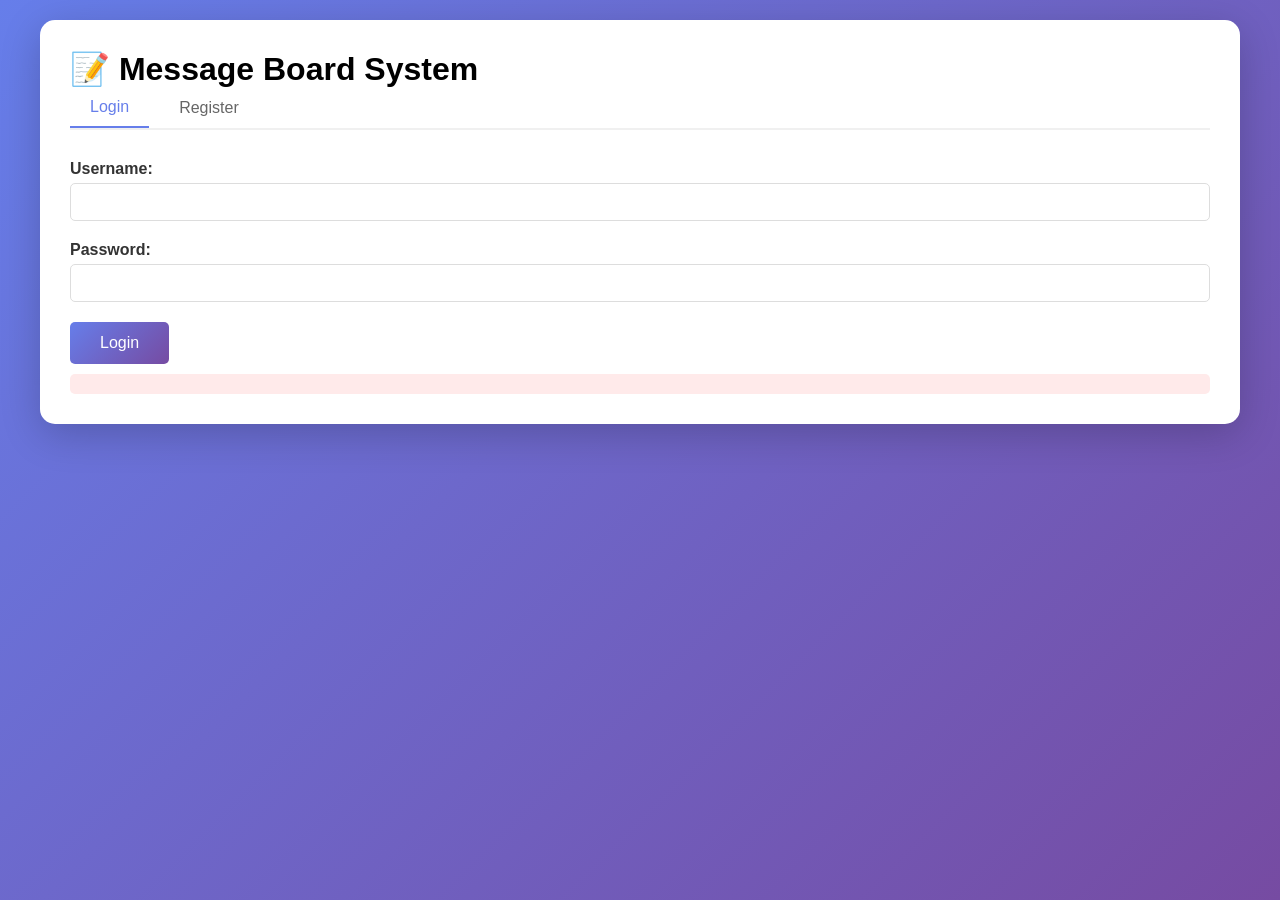
==== admin.html @ 3603c806 "Add files via upload" ====
<!DOCTYPE html>
<html lang="en">
<head>
    <meta charset="UTF-8">
    <meta name="viewport" content="width=device-width, initial-scale=1.0">
    <title>Admin Dashboard</title>
    <link rel="stylesheet" href="style.css">
</head>
<body>
    <div class="container">
        <div class="header">
            <h1>👑 Admin Dashboard</h1>
            <div class="user-info">
                <span>Welcome, <span id="adminName"></span>!</span>
                <button onclick="logout()" class="btn-logout">Logout</button>
            </div>
        </div>

        <div class="admin-stats">
            <div class="stat-card">
                <h3>Total Users</h3>
                <p id="totalUsers">0</p>
            </div>
            <div class="stat-card">
                <h3>Total Messages</h3>
                <p id="totalMessages">0</p>
            </div>
        </div>

        <div class="admin-panel">
            <h2>User Management</h2>
            <div class="user-list" id="userList">
                Loading users...
            </div>
        </div>

        <div class="modal" id="userModal" style="display:none">
            <div class="modal-content">
                <span class="close" onclick="closeModal()">&times;</span>
                <h2>User Messages: <span id="modalUsername"></span></h2>
                <div class="messages-list" id="userMessages">
                    Loading messages...
                </div>
            </div>
        </div>
    </div>

    <script src="script.js"></script>
</body>
</html>
---- style.css ----
* {
    margin: 0;
    padding: 0;
    box-sizing: border-box;
}

body {
    font-family: 'Segoe UI', Tahoma, Geneva, Verdana, sans-serif;
    background: linear-gradient(135deg, #667eea 0%, #764ba2 100%);
    min-height: 100vh;
    padding: 20px;
}

.container {
    max-width: 1200px;
    margin: 0 auto;
    background: white;
    border-radius: 15px;
    padding: 30px;
    box-shadow: 0 10px 40px rgba(0,0,0,0.2);
}

/* Header Styles */
.header {
    display: flex;
    justify-content: space-between;
    align-items: center;
    margin-bottom: 30px;
    padding-bottom: 20px;
    border-bottom: 2px solid #f0f0f0;
}

.user-info {
    display: flex;
    gap: 15px;
    align-items: center;
}

/* Tab Styles */
.tab-buttons {
    display: flex;
    gap: 10px;
    margin-bottom: 30px;
    border-bottom: 2px solid #f0f0f0;
}

.tab-btn {
    padding: 10px 20px;
    background: none;
    border: none;
    cursor: pointer;
    font-size: 16px;
    color: #666;
    transition: all 0.3s;
}

.tab-btn.active {
    color: #667eea;
    border-bottom: 2px solid #667eea;
}

.tab-content {
    display: none;
    animation: fadeIn 0.5s;
}

.tab-content.active {
    display: block;
}

/* Form Styles */
.form-group {
    margin-bottom: 20px;
}

label {
    display: block;
    margin-bottom: 5px;
    color: #333;
    font-weight: bold;
}

input, textarea {
    width: 100%;
    padding: 10px;
    border: 1px solid #ddd;
    border-radius: 5px;
    font-size: 14px;
}

textarea {
    resize: vertical;
    font-family: inherit;
}

small {
    display: block;
    margin-top: 5px;
    color: #999;
    font-size: 12px;
}

/* Button Styles */
.btn-primary {
    background: linear-gradient(135deg, #667eea 0%, #764ba2 100%);
    color: white;
    padding: 12px 30px;
    border: none;
    border-radius: 5px;
    cursor: pointer;
    font-size: 16px;
    transition: transform 0.2s;
}

.btn-primary:hover {
    transform: translateY(-2px);
}

.btn-primary:disabled {
    opacity: 0.5;
    cursor: not-allowed;
}

.btn-logout {
    background: #ff4757;
    color: white;
    padding: 8px 20px;
    border: none;
    border-radius: 5px;
    cursor: pointer;
}

.btn-user {
    background: #f0f0f0;
    color: #333;
    padding: 10px;
    margin: 5px;
    border: 1px solid #ddd;
    border-radius: 5px;
    cursor: pointer;
    width: calc(33.333% - 10px);
}

.btn-user:hover {
    background: #667eea;
    color: white;
}

/* Message Styles */
.message {
    background: #f9f9f9;
    padding: 15px;
    margin: 10px 0;
    border-radius: 8px;
    border-left: 4px solid #667eea;
    animation: fadeIn 0.5s;
}

.message .timestamp {
    color: #667eea;
    font-size: 12px;
    margin-bottom: 5px;
}

.message .text {
    color: #333;
    line-height: 1.5;
}

/* Counter Styles */
.message-counter {
    margin-bottom: 30px;
}

.counter-card {
    background: linear-gradient(135deg, #667eea 0%, #764ba2 100%);
    padding: 20px;
    border-radius: 10px;
    color: white;
    text-align: center;
}

.counter-number {
    font-size: 48px;
    font-weight: bold;
    margin: 10px 0;
}

.counter-bar {
    background: rgba(255,255,255,0.3);
    height: 10px;
    border-radius: 5px;
    overflow: hidden;
    margin-top: 10px;
}

.counter-fill {
    background: white;
    height: 100%;
    transition: width 0.3s;
}

/* Stats Cards */
.admin-stats {
    display: grid;
    grid-template-columns: repeat(auto-fit, minmax(200px, 1fr));
    gap: 20px;
    margin-bottom: 30px;
}

.stat-card {
    background: linear-gradient(135deg, #667eea 0%, #764ba2 100%);
    color: white;
    padding: 20px;
    border-radius: 10px;
    text-align: center;
}

.stat-card h3 {
    margin-bottom: 10px;
}

.stat-card p {
    font-size: 32px;
    font-weight: bold;
}

/* User List */
.user-list {
    display: flex;
    flex-wrap: wrap;
    gap: 10px;
    margin-top: 20px;
}

/* Modal */
.modal {
    position: fixed;
    top: 0;
    left: 0;
    width: 100%;
    height: 100%;
    background: rgba(0,0,0,0.5);
    z-index: 1000;
}

.modal-content {
    position: relative;
    background: white;
    max-width: 600px;
    margin: 50px auto;
    padding: 30px;
    border-radius: 10px;
    max-height: 80%;
    overflow-y: auto;
}

.close {
    position: absolute;
    top: 10px;
    right: 20px;
    font-size: 30px;
    cursor: pointer;
    color: #999;
}

.close:hover {
    color: #333;
}

/* Messages List */
.messages-list {
    margin-top: 20px;
    max-height: 500px;
    overflow-y: auto;
}

/* Messages */
.error-message {
    color: #ff4757;
    margin-top: 10px;
    padding: 10px;
    background: #ffeaea;
    border-radius: 5px;
}

.success-message {
    color: #00b894;
    margin-top: 10px;
    padding: 10px;
    background: #eafff5;
    border-radius: 5px;
}

/* Animations */
@keyframes fadeIn {
    from { opacity: 0; transform: translateY(-10px); }
    to { opacity: 1; transform: translateY(0); }
}

/* Responsive */
@media (max-width: 768px) {
    .container {
        padding: 20px;
    }
    
    .btn-user {
        width: calc(50% - 10px);
    }
    
    .header {
        flex-direction: column;
        gap: 15px;
    }
}
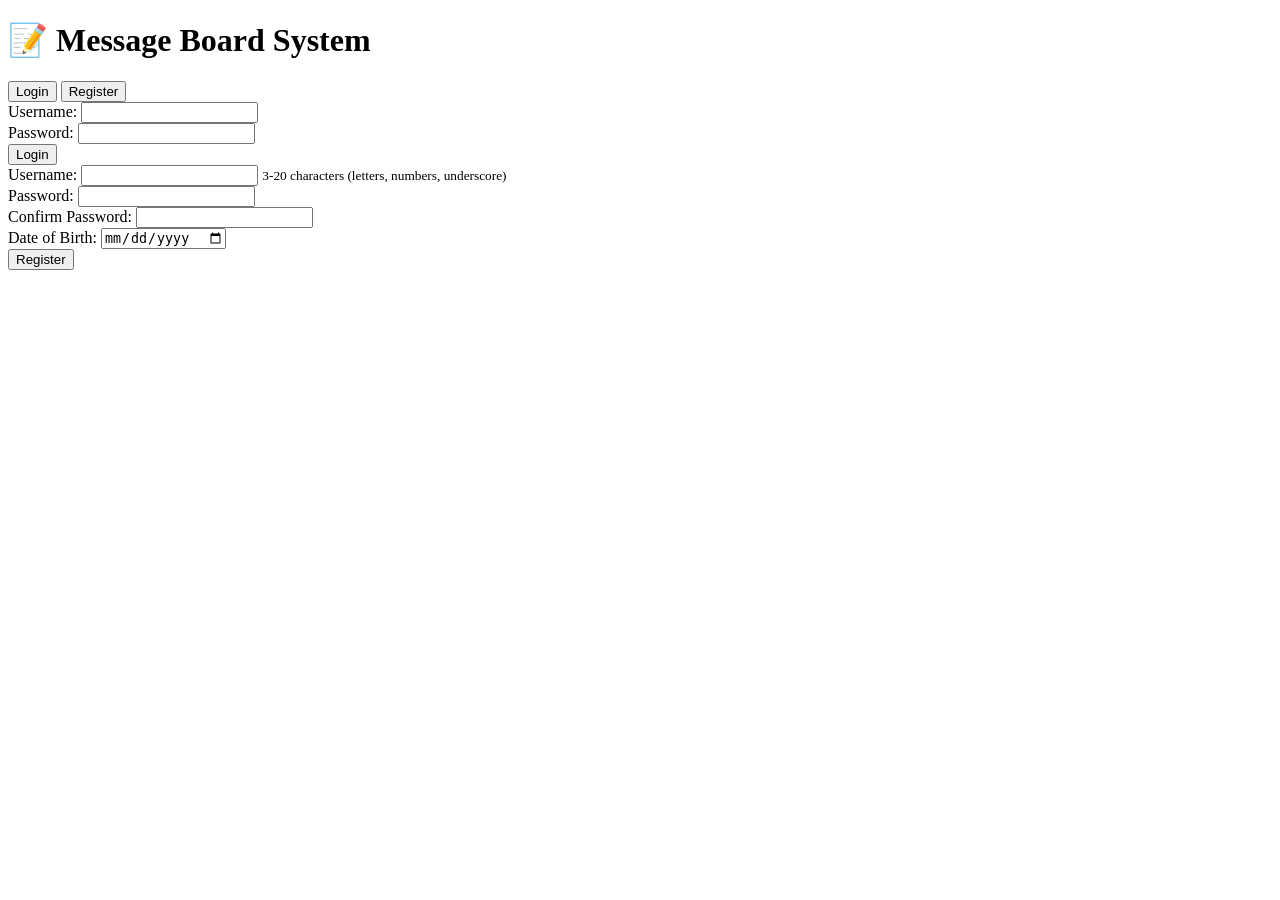
==== commit 0b805dd4: "Update admin.html" ====
--- a/admin.html
+++ b/admin.html
@@ -3,10 +3,17 @@
 <head>
     <meta charset="UTF-8">
     <meta name="viewport" content="width=device-width, initial-scale=1.0">
-    <title>Admin Dashboard</title>
+    <title>Admin Dashboard - Message Board</title>
     <link rel="stylesheet" href="style.css">
 </head>
 <body>
+    <script>
+    // Check if user is logged in as admin
+    const savedUser = JSON.parse(sessionStorage.getItem('currentUser'));
+    if (!savedUser || savedUser.role !== 'admin') {
+        window.location.href = 'index.html';
+    }
+</script>
     <div class="container">
         <div class="header">
             <h1>👑 Admin Dashboard</h1>
@@ -28,23 +35,29 @@
         </div>
 
         <div class="admin-panel">
-            <h2>User Management</h2>
+            <h2>📊 User Management</h2>
             <div class="user-list" id="userList">
                 Loading users...
             </div>
         </div>
 
-        <div class="modal" id="userModal" style="display:none">
-            <div class="modal-content">
-                <span class="close" onclick="closeModal()">&times;</span>
-                <h2>User Messages: <span id="modalUsername"></span></h2>
-                <div class="messages-list" id="userMessages">
-                    Loading messages...
-                </div>
+        <div class="admin-actions">
+            <h2>⚡ Admin Actions</h2>
+            <button onclick="resetAllUsers()" class="btn-primary">Reset All Users (10 messages each)</button>
+        </div>
+    </div>
+
+    <!-- Modal for viewing user messages -->
+    <div id="userModal" class="modal" style="display:none">
+        <div class="modal-content">
+            <span class="close" onclick="closeModal()">&times;</span>
+            <h2>User Messages: <span id="modalUsername"></span></h2>
+            <div id="userMessages" class="messages-list">
+                Loading messages...
             </div>
         </div>
     </div>
 
     <script src="script.js"></script>
 </body>
-</html>+</html>
--- a/style.css
+++ b/style.css
@@ -1,239 +1,69 @@
-* {
-    margin: 0;
-    padding: 0;
-    box-sizing: border-box;
-}
-
-body {
-    font-family: 'Segoe UI', Tahoma, Geneva, Verdana, sans-serif;
-    background: linear-gradient(135deg, #667eea 0%, #764ba2 100%);
-    min-height: 100vh;
-    padding: 20px;
-}
-
-.container {
-    max-width: 1200px;
-    margin: 0 auto;
-    background: white;
-    border-radius: 15px;
-    padding: 30px;
-    box-shadow: 0 10px 40px rgba(0,0,0,0.2);
-}
-
-/* Header Styles */
-.header {
+/* User Card Styles */
+.user-card {
+    background: #f9f9f9;
+    padding: 15px;
+    margin: 10px 0;
+    border-radius: 8px;
+    border: 1px solid #e0e0e0;
     display: flex;
     justify-content: space-between;
     align-items: center;
-    margin-bottom: 30px;
-    padding-bottom: 20px;
-    border-bottom: 2px solid #f0f0f0;
+    flex-wrap: wrap;
+    gap: 10px;
 }
 
-.user-info {
-    display: flex;
-    gap: 15px;
-    align-items: center;
+.user-card strong {
+    font-size: 16px;
+    color: #333;
+    min-width: 120px;
 }
 
-/* Tab Styles */
-.tab-buttons {
-    display: flex;
-    gap: 10px;
-    margin-bottom: 30px;
-    border-bottom: 2px solid #f0f0f0;
+.user-stats {
+    color: #667eea;
+    font-size: 14px;
+    flex: 1;
 }
 
-.tab-btn {
-    padding: 10px 20px;
-    background: none;
+.btn-user, .btn-reset {
+    padding: 8px 15px;
     border: none;
+    border-radius: 5px;
     cursor: pointer;
-    font-size: 16px;
-    color: #666;
-    transition: all 0.3s;
-}
-
-.tab-btn.active {
-    color: #667eea;
-    border-bottom: 2px solid #667eea;
-}
-
-.tab-content {
-    display: none;
-    animation: fadeIn 0.5s;
-}
-
-.tab-content.active {
-    display: block;
-}
-
-/* Form Styles */
-.form-group {
-    margin-bottom: 20px;
-}
-
-label {
-    display: block;
-    margin-bottom: 5px;
-    color: #333;
-    font-weight: bold;
-}
-
-input, textarea {
-    width: 100%;
-    padding: 10px;
-    border: 1px solid #ddd;
-    border-radius: 5px;
     font-size: 14px;
 }
 
-textarea {
-    resize: vertical;
-    font-family: inherit;
-}
-
-small {
-    display: block;
-    margin-top: 5px;
-    color: #999;
-    font-size: 12px;
-}
-
-/* Button Styles */
-.btn-primary {
-    background: linear-gradient(135deg, #667eea 0%, #764ba2 100%);
-    color: white;
-    padding: 12px 30px;
-    border: none;
-    border-radius: 5px;
-    cursor: pointer;
-    font-size: 16px;
-    transition: transform 0.2s;
-}
-
-.btn-primary:hover {
-    transform: translateY(-2px);
-}
-
-.btn-primary:disabled {
-    opacity: 0.5;
-    cursor: not-allowed;
-}
-
-.btn-logout {
-    background: #ff4757;
-    color: white;
-    padding: 8px 20px;
-    border: none;
-    border-radius: 5px;
-    cursor: pointer;
-}
-
 .btn-user {
-    background: #f0f0f0;
-    color: #333;
-    padding: 10px;
-    margin: 5px;
-    border: 1px solid #ddd;
-    border-radius: 5px;
-    cursor: pointer;
-    width: calc(33.333% - 10px);
-}
-
-.btn-user:hover {
     background: #667eea;
     color: white;
 }
 
-/* Message Styles */
-.message {
-    background: #f9f9f9;
-    padding: 15px;
-    margin: 10px 0;
-    border-radius: 8px;
-    border-left: 4px solid #667eea;
-    animation: fadeIn 0.5s;
+.btn-reset {
+    background: #ff9800;
+    color: white;
 }
 
-.message .timestamp {
-    color: #667eea;
-    font-size: 12px;
-    margin-bottom: 5px;
+.btn-user:hover {
+    background: #5a67d8;
 }
 
-.message .text {
-    color: #333;
-    line-height: 1.5;
+.btn-reset:hover {
+    background: #f57c00;
 }
 
-/* Counter Styles */
-.message-counter {
-    margin-bottom: 30px;
+.admin-actions {
+    margin-top: 30px;
+    padding-top: 20px;
+    border-top: 2px solid #f0f0f0;
 }
 
-.counter-card {
-    background: linear-gradient(135deg, #667eea 0%, #764ba2 100%);
+/* Loading indicator */
+.loading {
+    text-align: center;
+    color: #999;
     padding: 20px;
-    border-radius: 10px;
-    color: white;
-    text-align: center;
 }
 
-.counter-number {
-    font-size: 48px;
-    font-weight: bold;
-    margin: 10px 0;
-}
-
-.counter-bar {
-    background: rgba(255,255,255,0.3);
-    height: 10px;
-    border-radius: 5px;
-    overflow: hidden;
-    margin-top: 10px;
-}
-
-.counter-fill {
-    background: white;
-    height: 100%;
-    transition: width 0.3s;
-}
-
-/* Stats Cards */
-.admin-stats {
-    display: grid;
-    grid-template-columns: repeat(auto-fit, minmax(200px, 1fr));
-    gap: 20px;
-    margin-bottom: 30px;
-}
-
-.stat-card {
-    background: linear-gradient(135deg, #667eea 0%, #764ba2 100%);
-    color: white;
-    padding: 20px;
-    border-radius: 10px;
-    text-align: center;
-}
-
-.stat-card h3 {
-    margin-bottom: 10px;
-}
-
-.stat-card p {
-    font-size: 32px;
-    font-weight: bold;
-}
-
-/* User List */
-.user-list {
-    display: flex;
-    flex-wrap: wrap;
-    gap: 10px;
-    margin-top: 20px;
-}
-
-/* Modal */
+/* Modal improvements */
 .modal {
     position: fixed;
     top: 0;
@@ -245,7 +75,6 @@
 }
 
 .modal-content {
-    position: relative;
     background: white;
     max-width: 600px;
     margin: 50px auto;
@@ -256,60 +85,23 @@
 }
 
 .close {
-    position: absolute;
-    top: 10px;
-    right: 20px;
-    font-size: 30px;
+    float: right;
+    font-size: 28px;
     cursor: pointer;
-    color: #999;
 }
 
 .close:hover {
-    color: #333;
-}
-
-/* Messages List */
-.messages-list {
-    margin-top: 20px;
-    max-height: 500px;
-    overflow-y: auto;
-}
-
-/* Messages */
-.error-message {
-    color: #ff4757;
-    margin-top: 10px;
-    padding: 10px;
-    background: #ffeaea;
-    border-radius: 5px;
-}
-
-.success-message {
-    color: #00b894;
-    margin-top: 10px;
-    padding: 10px;
-    background: #eafff5;
-    border-radius: 5px;
-}
-
-/* Animations */
-@keyframes fadeIn {
-    from { opacity: 0; transform: translateY(-10px); }
-    to { opacity: 1; transform: translateY(0); }
+    color: #667eea;
 }
 
 /* Responsive */
 @media (max-width: 768px) {
-    .container {
-        padding: 20px;
+    .user-card {
+        flex-direction: column;
+        text-align: center;
     }
     
-    .btn-user {
-        width: calc(50% - 10px);
+    .btn-user, .btn-reset {
+        width: 100%;
     }
-    
-    .header {
-        flex-direction: column;
-        gap: 15px;
-    }
-}+}
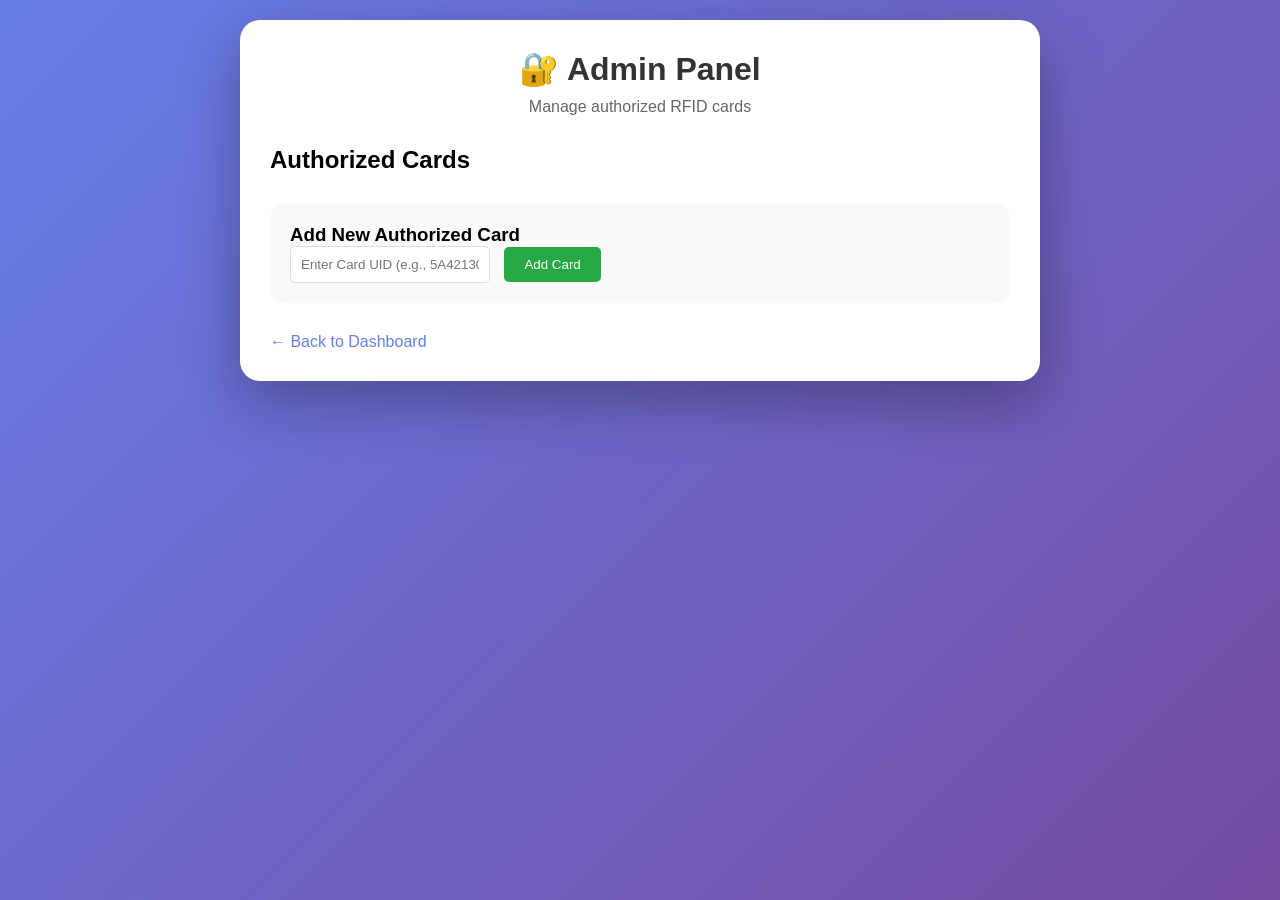
==== commit 62c533ea: "Update admin.html" ====
--- a/admin.html
+++ b/admin.html
@@ -3,61 +3,131 @@
 <head>
     <meta charset="UTF-8">
     <meta name="viewport" content="width=device-width, initial-scale=1.0">
-    <title>Admin Dashboard - Message Board</title>
+    <title>Admin Panel - RFID Scanner</title>
     <link rel="stylesheet" href="style.css">
+    <style>
+        .admin-panel {
+            max-width: 800px;
+            margin: 0 auto;
+        }
+        .card-list {
+            margin: 20px 0;
+        }
+        .card-item {
+            background: #f8f9fa;
+            padding: 15px;
+            margin: 10px 0;
+            border-radius: 10px;
+            display: flex;
+            justify-content: space-between;
+            align-items: center;
+        }
+        .card-uid {
+            font-family: monospace;
+            font-size: 18px;
+            font-weight: bold;
+        }
+        .remove-btn {
+            background: #dc3545;
+            color: white;
+            border: none;
+            padding: 5px 15px;
+            border-radius: 5px;
+            cursor: pointer;
+        }
+        .add-card {
+            margin-top: 30px;
+            padding: 20px;
+            background: #f8f9fa;
+            border-radius: 15px;
+        }
+        .add-card input {
+            padding: 10px;
+            width: 200px;
+            margin-right: 10px;
+            border: 1px solid #ddd;
+            border-radius: 5px;
+        }
+        .add-card button {
+            padding: 10px 20px;
+            background: #28a745;
+            color: white;
+            border: none;
+            border-radius: 5px;
+            cursor: pointer;
+        }
+        .back-link {
+            display: inline-block;
+            margin-top: 30px;
+            color: #667eea;
+            text-decoration: none;
+        }
+    </style>
 </head>
 <body>
+    <div class="container admin-panel">
+        <h1>🔐 Admin Panel</h1>
+        <p>Manage authorized RFID cards</p>
+        
+        <div class="card-list">
+            <h2>Authorized Cards</h2>
+            <div id="cardList"></div>
+        </div>
+        
+        <div class="add-card">
+            <h3>Add New Authorized Card</h3>
+            <input type="text" id="newCardUID" placeholder="Enter Card UID (e.g., 5A421307)">
+            <button onclick="addAuthorizedCard()">Add Card</button>
+        </div>
+        
+        <a href="index.html" class="back-link">← Back to Dashboard</a>
+    </div>
+    
     <script>
-    // Check if user is logged in as admin
-    const savedUser = JSON.parse(sessionStorage.getItem('currentUser'));
-    if (!savedUser || savedUser.role !== 'admin') {
-        window.location.href = 'index.html';
-    }
-</script>
-    <div class="container">
-        <div class="header">
-            <h1>👑 Admin Dashboard</h1>
-            <div class="user-info">
-                <span>Welcome, <span id="adminName"></span>!</span>
-                <button onclick="logout()" class="btn-logout">Logout</button>
-            </div>
-        </div>
-
-        <div class="admin-stats">
-            <div class="stat-card">
-                <h3>Total Users</h3>
-                <p id="totalUsers">0</p>
-            </div>
-            <div class="stat-card">
-                <h3>Total Messages</h3>
-                <p id="totalMessages">0</p>
-            </div>
-        </div>
-
-        <div class="admin-panel">
-            <h2>📊 User Management</h2>
-            <div class="user-list" id="userList">
-                Loading users...
-            </div>
-        </div>
-
-        <div class="admin-actions">
-            <h2>⚡ Admin Actions</h2>
-            <button onclick="resetAllUsers()" class="btn-primary">Reset All Users (10 messages each)</button>
-        </div>
-    </div>
-
-    <!-- Modal for viewing user messages -->
-    <div id="userModal" class="modal" style="display:none">
-        <div class="modal-content">
-            <span class="close" onclick="closeModal()">&times;</span>
-            <h2>User Messages: <span id="modalUsername"></span></h2>
-            <div id="userMessages" class="messages-list">
-                Loading messages...
-            </div>
-        </div>
-    </div>
-
-    <script src="script.js"></script>
+        const AUTHORIZED_FILE = 'authorized_cards.txt';
+        
+        async function loadAuthorizedCards() {
+            try {
+                const url = `https://raw.githubusercontent.com/${GITHUB_USERNAME}/${GITHUB_REPO}/main/${AUTHORIZED_FILE}`;
+                const response = await fetch(url);
+                const text = await response.text();
+                const cards = text.trim().split('\n').filter(c => c.trim());
+                displayCards(cards);
+            } catch (error) {
+                console.error('Error loading authorized cards:', error);
+            }
+        }
+        
+        function displayCards(cards) {
+            const container = document.getElementById('cardList');
+            if (cards.length === 0) {
+                container.innerHTML = '<p>No authorized cards yet</p>';
+                return;
+            }
+            
+            container.innerHTML = cards.map(card => `
+                <div class="card-item">
+                    <span class="card-uid">${card}</span>
+                    <button class="remove-btn" onclick="removeCard('${card}')">Remove</button>
+                </div>
+            `).join('');
+        }
+        
+        function addAuthorizedCard() {
+            const uid = document.getElementById('newCardUID').value.trim().toUpperCase();
+            if (uid) {
+                alert(`Add functionality requires GitHub API integration\nUID: ${uid}`);
+                document.getElementById('newCardUID').value = '';
+            }
+        }
+        
+        function removeCard(uid) {
+            if (confirm(`Remove card ${uid}?`)) {
+                alert('Remove functionality requires GitHub API integration');
+            }
+        }
+        
+        loadAuthorizedCards();
+    </script>
 </body>
 </html>
--- a/style.css
+++ b/style.css
@@ -1,107 +1,139 @@
-/* User Card Styles */
-.user-card {
-    background: #f9f9f9;
-    padding: 15px;
-    margin: 10px 0;
-    border-radius: 8px;
-    border: 1px solid #e0e0e0;
-    display: flex;
-    justify-content: space-between;
-    align-items: center;
-    flex-wrap: wrap;
-    gap: 10px;
+* {
+    margin: 0;
+    padding: 0;
+    box-sizing: border-box;
 }
 
-.user-card strong {
-    font-size: 16px;
-    color: #333;
-    min-width: 120px;
+body {
+    font-family: 'Segoe UI', Tahoma, Geneva, Verdana, sans-serif;
+    background: linear-gradient(135deg, #667eea 0%, #764ba2 100%);
+    min-height: 100vh;
+    padding: 20px;
 }
 
-.user-stats {
-    color: #667eea;
-    font-size: 14px;
-    flex: 1;
+.container {
+    max-width: 1200px;
+    margin: 0 auto;
+    background: white;
+    border-radius: 20px;
+    padding: 30px;
+    box-shadow: 0 20px 60px rgba(0,0,0,0.3);
 }
 
-.btn-user, .btn-reset {
-    padding: 8px 15px;
-    border: none;
-    border-radius: 5px;
-    cursor: pointer;
-    font-size: 14px;
+h1 {
+    color: #333;
+    text-align: center;
+    margin-bottom: 10px;
 }
 
-.btn-user {
+.container > p {
+    text-align: center;
+    color: #666;
+    margin-bottom: 30px;
+}
+
+.stats {
+    display: flex;
+    gap: 20px;
+    margin-bottom: 30px;
+    justify-content: center;
+}
+
+.stat-card {
+    background: linear-gradient(135deg, #667eea 0%, #764ba2 100%);
+    color: white;
+    padding: 20px 40px;
+    border-radius: 15px;
+    text-align: center;
+    flex: 1;
+    max-width: 250px;
+}
+
+.stat-card h3 {
+    font-size: 16px;
+    margin-bottom: 10px;
+    opacity: 0.9;
+}
+
+.stat-card p {
+    font-size: 32px;
+    font-weight: bold;
+}
+
+.table-container {
+    background: #f8f9fa;
+    border-radius: 15px;
+    padding: 20px;
+    margin-bottom: 30px;
+}
+
+.table-container h2 {
+    margin-bottom: 15px;
+    color: #333;
+}
+
+table {
+    width: 100%;
+    border-collapse: collapse;
+}
+
+th, td {
+    padding: 12px;
+    text-align: left;
+    border-bottom: 1px solid #ddd;
+}
+
+th {
     background: #667eea;
+    color: white;
+    font-weight: bold;
+}
+
+tr:hover {
+    background: #f1f1f1;
+}
+
+.admin-section {
+    text-align: center;
+    padding: 20px;
+    background: #f8f9fa;
+    border-radius: 15px;
+}
+
+.admin-links {
+    display: flex;
+    gap: 15px;
+    justify-content: center;
+    margin-top: 15px;
+}
+
+.admin-btn, .client-btn {
+    padding: 10px 20px;
+    border-radius: 8px;
+    text-decoration: none;
+    font-weight: bold;
+    transition: transform 0.2s;
+}
+
+.admin-btn {
+    background: #dc3545;
     color: white;
 }
 
-.btn-reset {
-    background: #ff9800;
+.client-btn {
+    background: #28a745;
     color: white;
 }
 
-.btn-user:hover {
-    background: #5a67d8;
+.admin-btn:hover, .client-btn:hover {
+    transform: translateY(-2px);
 }
 
-.btn-reset:hover {
-    background: #f57c00;
-}
-
-.admin-actions {
+footer {
+    text-align: center;
     margin-top: 30px;
     padding-top: 20px;
-    border-top: 2px solid #f0f0f0;
+    border-top: 1px solid #ddd;
+    color: #666;
+    font-size: 14px;
 }
-
-/* Loading indicator */
-.loading {
-    text-align: center;
-    color: #999;
-    padding: 20px;
-}
-
-/* Modal improvements */
-.modal {
-    position: fixed;
-    top: 0;
-    left: 0;
-    width: 100%;
-    height: 100%;
-    background: rgba(0,0,0,0.5);
-    z-index: 1000;
-}
-
-.modal-content {
-    background: white;
-    max-width: 600px;
-    margin: 50px auto;
-    padding: 30px;
-    border-radius: 10px;
-    max-height: 80%;
-    overflow-y: auto;
-}
-
-.close {
-    float: right;
-    font-size: 28px;
-    cursor: pointer;
-}
-
-.close:hover {
-    color: #667eea;
-}
-
-/* Responsive */
-@media (max-width: 768px) {
-    .user-card {
-        flex-direction: column;
-        text-align: center;
-    }
-    
-    .btn-user, .btn-reset {
-        width: 100%;
-    }
-}
